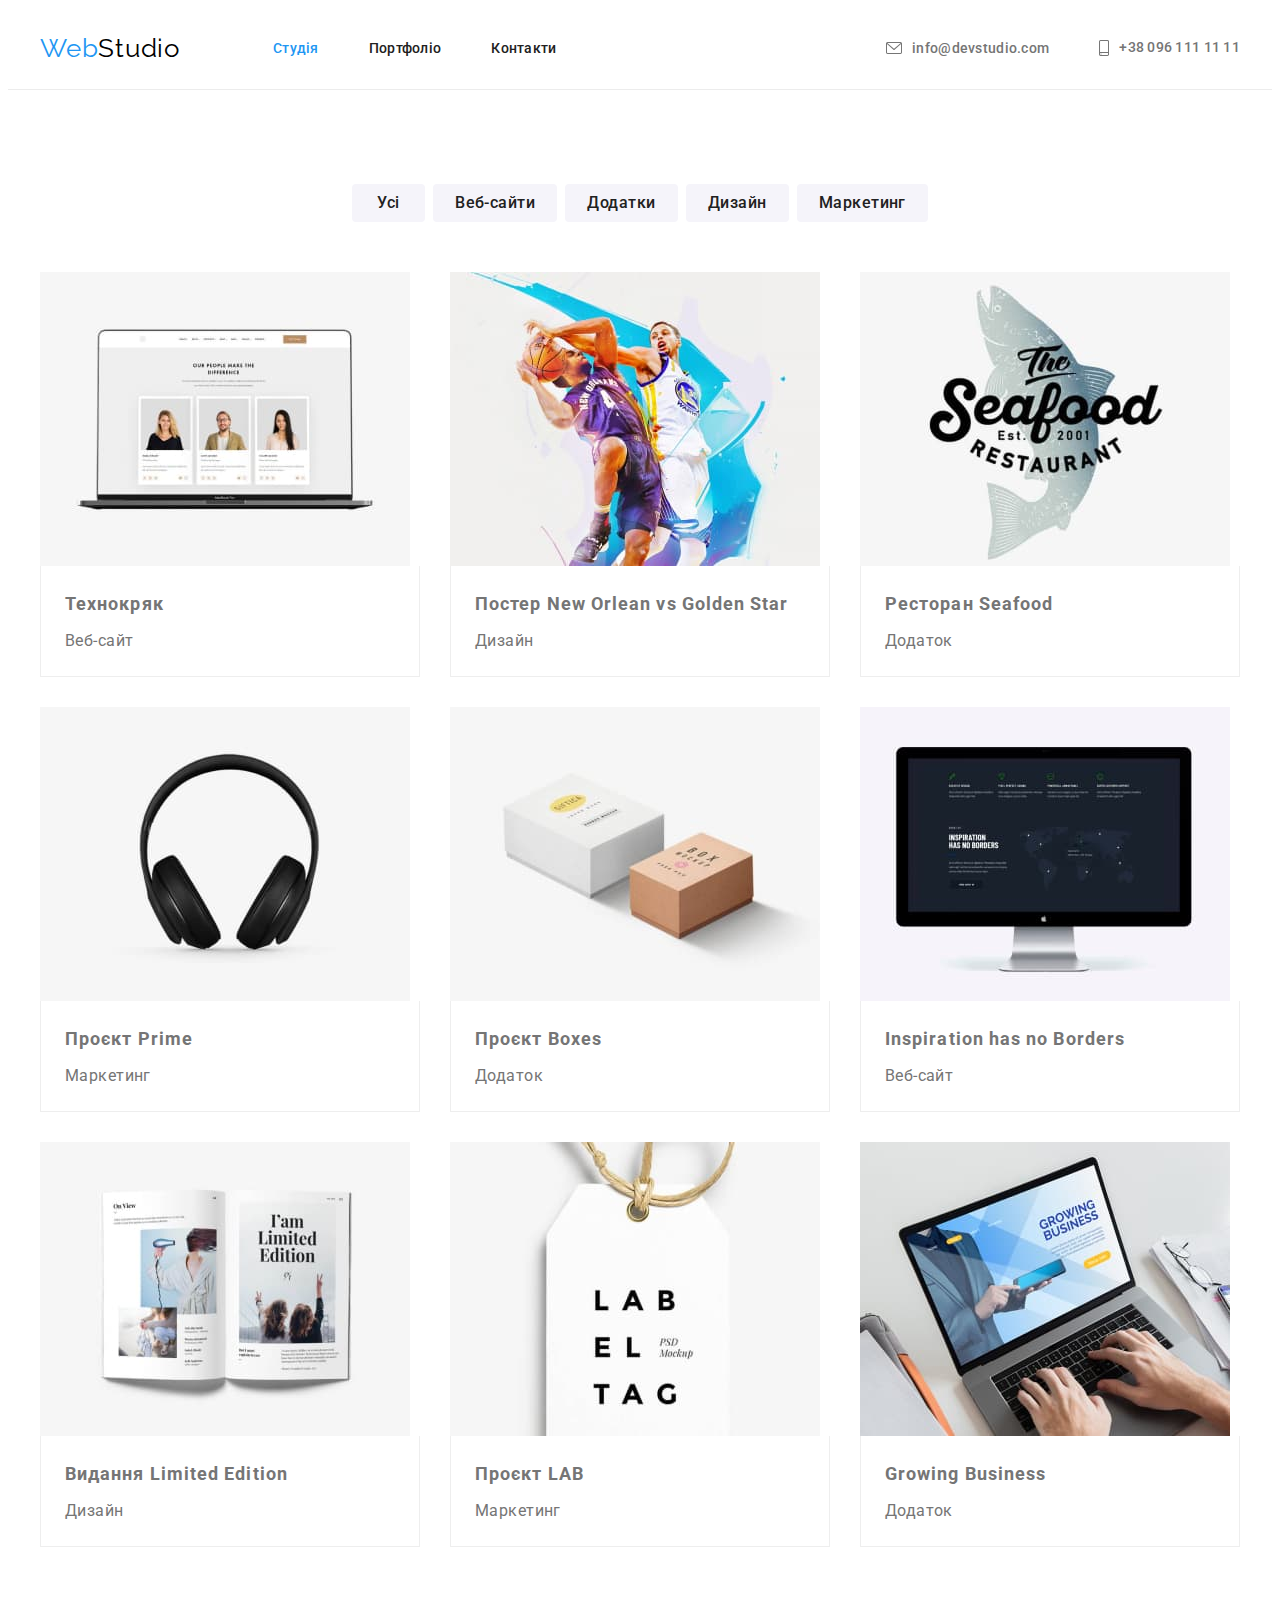
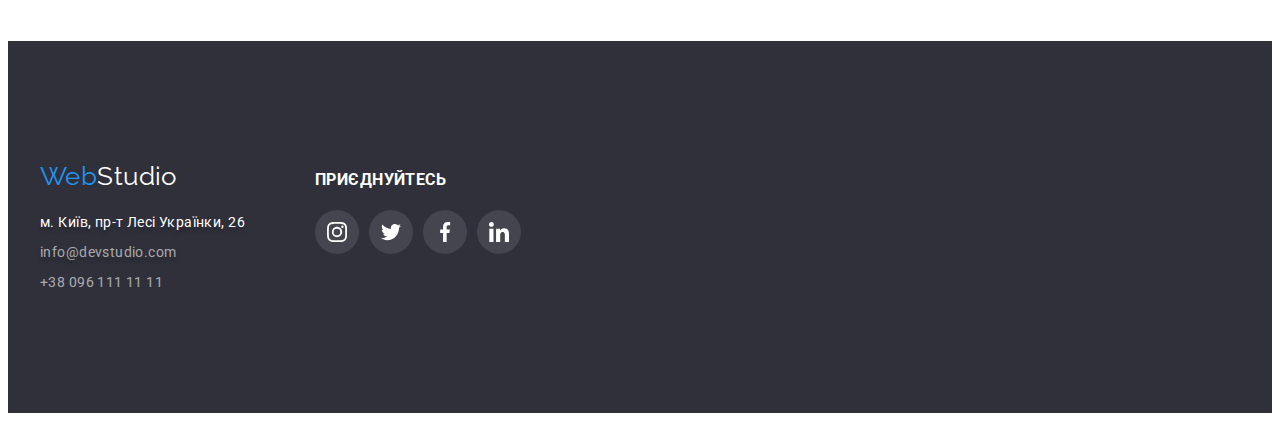
==== portfolio.html @ c4e33d52 "hw-04 v1.0" ====
<!DOCTYPE html>
<html lang="uk">
  <head>
    <meta charset="UTF-8" />
    <meta http-equiv="X-UA-Compatible" content="IE=edge" />
    <meta name="viewport" content="width=device-width, initial-scale=1.0" />
    <title>Web Studio (Version 2.1)</title>
    <link rel="preconnect" href="https://fonts.googleapis.com" />
    <link rel="preconnect" href="https://fonts.gstatic.com" crossorigin />
    <link
      href="https://fonts.googleapis.com/css2?family=Raleway:wght@700&family=Roboto:wght@400;500;700;900&display=swap"
      rel="stylesheet"
    />
    <link
      rel="stylesheet"
      href="https://cdnjs.cloudflare.com/ajax/libs/modern-normalize/1.1.0/modern-normalize.min.css"
      integrity="sha512-wpPYUAdjBVSE4KJnH1VR1HeZfpl1ub8YT/NKx4PuQ5NmX2tKuGu6U/JRp5y+Y8XG2tV+wKQpNHVUX03MfMFn9Q=="
      crossorigin="anonymous"
      referrerpolicy="no-referrer"
    />
    <link rel="stylesheet" href="./css/styles.css" />
  </head>
  <body>
    <!--header-->
    <header class="header">
      <div class="container header-container">
        <nav class="nav">
          <a href="./index.html" class="header-logo item"
            >Web<span class="header-studio">Studio</span></a
          >
          <ul class="nav-list">
            <li class="item">
              <a href="./index.html" class="nav-link current">Студія</a>
            </li>
            <li class="item">
              <a href="./portfolio.html" class="nav-link">Портфоліо</a>
            </li>
            <li class="item"><a href="" class="nav-link">Контакти</a></li>
          </ul>
        </nav>
        <ul class="contacts">
          <li class="item">
            <a href="mailto:info@devstudio.com" class="contacts-link"
              ><svg class="icon-header" width="16" height="12">
                <use href="./images/icons.svg#icon-envelope"></use></svg
              >info@devstudio.com</a
            >
          </li>
          <li class="item">
            <a href="tel:+380961111111" class="contacts-link"
              ><svg class="icon-header" width="10" height="16">
                <use href="./images/icons.svg#icon-smartphone"></use></svg
              >+38 096 111 11 11</a
            >
          </li>
        </ul>
      </div>
    </header>
    <main>
      <!-- Portfolio -->
      <section class="portfolio section">
        <div class="container">
          <h1 class="portfolio-title visually-hidden">Portfolio</h1>
          <ul class="button-list">
            <li class="item">
              <button class="portfolio-button" type="button">Усі</button>
            </li>
            <li class="item">
              <button class="portfolio-button" type="button">Веб-сайти</button>
            </li>
            <li class="item">
              <button class="portfolio-button" type="button">Додатки</button>
            </li>
            <li class="item">
              <button class="portfolio-button" type="button">Дизайн</button>
            </li>
            <li class="item">
              <button class="portfolio-button" type="button">Маркетинг</button>
            </li>
          </ul>
          <ul class="project">
            <li class="project-item">
              <a class="project-link" href=""><img
                class="project-img"
                src="./images/portfolio-1.jpg"
                alt="Ноутбук з головною сторінкою сайту на екрані"
                width="370"
              />
              <div class="project-description">
                <h3 class="project-title">Технокряк</h3>
                <p class="project-text">Веб-сайт</p>
              </div>
            </a>
          </li>
            <li class="project-item">
              <a class="project-link" href="">
              <img
                class="project-img"
                src="./images/portfolio-2.jpg"
                alt="Момент боротьби двох баскетболістів"
                width="370"
              />
              <div class="project-description">
                <h3 class="project-title">Постер New Orlean vs Golden Star</h3>
                <p class="project-text">Дизайн</p>
              </div>
            </a>
            </li>
            <li class="project-item">
              <a class="project-link" href="">
              <img
                class="project-img"
                src="./images/portfolio-3.jpg"
                alt="Логотип ресторану"
                width="370"
              />
            
              <div class="project-description">
                <h3 class="project-title">Ресторан Seafood</h3>
                <p class="project-text">Додаток</p>
              </div>
            </a>
            </li>
            <li class="project-item">
              <a class="project-link" href="">
              <img
                class="project-img"
                src="./images/portfolio-4.jpg"
                alt="Навушники"
                width="370"
              />
            
              <div class="project-description">
                <h3 class="project-title">Проєкт Prime</h3>
                <p class="project-text">Маркетинг</p>
              </div>
            </a>
            </li>
            <li class="project-item">
              <a class="project-link" href="">
              <img
                class="project-img"
                src="./images/portfolio-5.jpg"
                alt="Приклад двох коробок різного дизайну"
                width="370"
              />
            
              <div class="project-description">
                <h3 class="project-title">Проєкт Boxes</h3>
                <p class="project-text">Додаток</p>
              </div>
            </a>
            </li>
            <li class="project-item">
              <a class="project-link" href="">
              <img
                class="project-img"
                src="./images/portfolio-6.jpg"
                alt="Монітор з головною сторінкою сайту на екрані"
                width="370"
              />
            
              <div class="project-description">
                <h3 class="project-title">Inspiration has no Borders</h3>
                <p class="project-text">Веб-сайт</p>
              </div>
            </a>
            </li>
            <li class="project-item">
              <a class="project-link" href="">
              <img class="project-img"
                src="./images/portfolio-7.jpg"
                alt="Розгорнутий журнал"
                width="370"
              />
            
              <div class="project-description">
                <h3 class="project-title">Видання Limited Edition</h3>
                <p class="project-text">Дизайн</p>
              </div>
            </a>
            </li>
            <li class="project-item">
              <a class="project-link" href="">
              <img class="project-img"
                src="./images/portfolio-8.jpg"
                alt="Декорована етикетка з дизайнерським шрифтом "
                width="370"
              />
            
              <div class="project-description">
                <h3 class="project-title">Проєкт LAB</h3>
                <p class="project-text">Маркетинг</p>
              </div>
            </a>
            </li>
            <li class="project-item">
              <a class="project-link" href="">
              <img class="project-img"
                src="./images/portfolio-9.jpg"
                alt="Ноутбук з головною сторінкою на екрані"
                width="370"
              />
              
              <div class="project-description">
                <h3 class="project-title">Growing Business</h3>
                <p class="project-text">Додаток</p>
              </div>
            </a>
            </li>
          </ul>
        </div>
      </section>
    </main>
    <!--Footer-->
    <footer class="footer">
      <div class="footer container">
        <div class="footer-block">
        <a href="./index.html" class="footer-logo"
          >Web<span class="footer-studio">Studio</span></a
        >
        <address class="adress-style">
          <ul class="footer-contacts">
            <li>
              <a
                href="https://goo.gl/maps/3AbPHXzuyrKdPbz98"
                target="_blank"
                rel="noreferrer noopener"
                class="adress-link"
                >м. Київ, пр-т Лесі Українки, 26</a
              >
            </li>
            <li>
              <a href="mailto:info@devstudio.com" class="adress-mail"
                >info@devstudio.com</a
              >
            </li>
            <li>
              <a href="tel:+380961111111" class="adress-phone"
                >+38 096 111 11 11</a
              >
            </li>
          </ul>
        </address>
      </div>
        <div class="join">
        <h3 class="join-title">Приєднуйтесь</h3>
          <div class="footer-socials">
            <ul class="socials list">
              <li class="footer socials-item">
                <a
                  class="socials-link link"
                  href="https://instagram.com"
                  target="_blank"
                  rel="noopener noreferrer"
                  aria-label="Instagram icon"
                >
                  <svg class="socials-icon" width="20" height="20">
                    <use href="./images/icons.svg#icon-instagram"></use>
                  </svg>
                </a>
              </li>
              <li class="socials-item">
                <a
                  class="socials-link link"
                  href="https://twitter.com"
                  aria-label="Twitter icon"
                  target="_blank"
                  rel="noopener noreferrer"
                >
                  <svg class="socials-icon" width="20" height="20">
                    <use href="./images/icons.svg#icon-twitter"></use>
                  </svg>
                </a>
              </li>
            </li>
            <li class="socials-item">
              <a
                class="socials-link link"
                href="https://facebook.com"
                aria-label="Facebook icon"
                target="_blank"
                rel="noopener noreferrer"
              >
                <svg class="socials-icon" width="20" height="20">
                  <use href="./images/icons.svg#icon-facebook"></use>
                </svg>
              </a>
            </li>
            <li class="socials-item">
              <a
                class="socials-link link"
                href="https://linkedin.com"
                aria-label="LinkedIn icon"
                target="_blank"
                rel="noopener noreferrer"
              >
                <svg class="socials-icon" width="20" height="20">
                  <use href="./images/icons.svg#icon-linkedin"></use>
                </svg>
              </a>
            </li>
          </div>
      </div>
      
    </footer>
  </body>
</html>
---- css/styles.css ----
:root {
  --primery-text-color: #757575;
  --primery-black-color: #212121;
  --header-logo-black-color: #000000;
  --primery-white-color: #ffffff;
  --accent-color: #2196f3;
  --footer-contacts-color: rgba(255, 255, 255, 0.6);
  --primery-background-color: #f5f5f5;
  --background-color: #2f303a;
  --background-white-color: #ffffff;
  --background-team-button-color: #f5f4fa;
  --portfolio-border-color: #eeeeee;
  --social-icon-background-color: rgba(255, 255, 255, 0.1);
}

body {
  font-size: 14px;
  font-family: "Roboto", sans-serif;
  letter-spacing: 0.03em;
  background-color: var(--background-white-color);
  color: var(--primery-text-color);
}

.current {
  color: var(--accent-color);
}

ul {
  list-style: none;
  margin: 0;
  padding: 0;
}

h1,
h2,
h3,
h4,
h5,
h6,
p {
  margin: 0;
}

img {
  display: block;
  max-width: 100%;
  height: auto;
}

.container {
  width: 1200px;
  padding-right: 15px;
  padding-left: 15px;
  margin-top: 0;
  margin-bottom: 0;
  margin-left: auto;
  margin-right: auto;

  /* outline: 2px solid red;
  outline-offset: -2px; */
}

.section {
  padding-top: 94px;
  padding-bottom: 94px;
}

.visually-hidden {
  position: absolute;
  white-space: nowrap;
  width: 1px;
  height: 1px;
  overflow: hidden;
  border: 0;
  padding: 0;
  clip: rect(0 0 0 0);
  clip-path: inset(50%);
  margin: -1px;
}

/* header */
.header {
  border-bottom: 1px solid #ececec;
}

.header-container {
  display: flex;
}

/* header logo */
.header-logo {
  margin-right: 93px;
  font-family: "Raleway";
  font-size: 26px;
  line-height: 1.2;
  letter-spacing: 0.03em;
  text-decoration: none;

  color: var(--accent-color);
}

.header-studio {
  color: var(--header-logo-black-color);
}

/* nav */
.nav,
.nav-list,
.contacts {
  display: flex;
  align-items: center;
}

.contacts {
  margin-left: auto;
}

.nav-list .item,
.contacts .item {
  padding-top: 32px;
  padding-bottom: 32px;
  margin-right: 50px;
}

.nav-list .item:last-child,
.contacts .item:last-child {
  margin-right: 0;
}

.nav-link,
.contacts-link {
  font-weight: 500;
  line-height: 1.14;
  letter-spacing: 0.02em;
  text-decoration: none;

  color: var(--primery-text-color);
}

.nav-link {
  color: var(--primery-black-color);
}

.nav-link.current {
  color: var(--accent-color);
}

.nav-link:hover,
.nav-link:focus,
.contacts-link:hover,
.contacts-link:focus {
  color: var(--accent-color);
}

.contacts-link {
  display: flex;
  align-items: center;
}

.icon-header {
  margin-right: 10px;

  fill: currentColor;
}

.icon-envelope:hover,
.icon-envelope:focus,
.icon-smartphone:hover,
.icon-smartphone:focus {
  fill: var(--accent-color);
}

/* hero */
.hero {
  max-width: 1600px;
  height: 600px;
  margin: 0 auto;
  padding: 200px 0;
  text-align: center;

  background-color: var(--background-color);
  background-image: linear-gradient(
      rgba(47, 48, 58, 0.4),
      rgba(47, 48, 58, 0.4)
    ),
    url(../images/background-image.jpg);
  background-repeat: no-repeat;
  background-size: cover;
  background-position: center;
}

.hero-title {
  max-width: 696px;
  margin-bottom: 30px;
  margin-right: auto;
  margin-left: auto;
  font-weight: 900;
  font-size: 44px;
  line-height: 1.36;
  letter-spacing: 0.06em;
  text-transform: uppercase;

  color: var(--primery-white-color);
}

.hero-button {
  display: block;
  min-width: 216px;
  min-height: 50px;
  margin-right: auto;
  margin-left: auto;
  border: none;
  cursor: pointer;
  font-family: inherit;
  font-weight: 700;
  font-size: 1.9;
  line-height: 30px;
  align-items: center;
  letter-spacing: 0.06em;

  color: var(--primery-white-color);
  background-color: #188ce8;
  box-shadow: 0px 4px 4px rgba(0, 0, 0, 0.15);
  border-radius: 4px;
}

.hero-button:hover,
.hero-button:focus {
  color: var(--primery-black-color);
  background-color: var(--background-white-color);
}

/* features */
.features {
  padding-bottom: 0;
}

.features-list {
  display: flex;
  flex-wrap: wrap;
  justify-content: space-between;
}

.features-list .item {
  display: flex;
  flex-direction: column;
  width: 270px;
}

.item-bg {
  display: flex;
  margin-bottom: 30px;
  justify-content: center;
  align-items: center;
  height: 120px;
  width: 100%;
  background-color: #f5f4fa;
}

.section-title {
  margin-bottom: 50px;
  font-size: 36px;
  line-height: 1.17;
  text-align: center;

  color: var(--primery-black-color);
}

.features-subtitle {
  margin-bottom: 10px;
  font-size: 14px;
  line-height: 1.14;
  text-transform: uppercase;

  color: var(--primery-black-color);
}

.features-text {
  line-height: 1.71;
}

/* activity */
.activity-list {
  display: flex;
}

.activity-item {
  width: calc((100% - 60px) / 3);
}

.activity-item:not(:last-child) {
  margin-right: 30px;
}

/* team */
.team {
  background-color: var(--background-team-button-color);
}

.team-list {
  display: flex;
}

.card-bg {
  width: calc((100% - 90px) / 4);
  padding-bottom: 30px;
}

.card-bg:not(:last-child) {
  margin-right: 30px;
}

.team-img {
  margin-bottom: 30px;
}

.team-person {
  margin-bottom: 10px;
  font-weight: 500;
  font-size: 16px;
  line-height: 1.2;
  text-align: center;

  color: var(--primery-black-color);
}

.team-profession {
  margin-bottom: 16px;
  font-size: 16px;
  line-height: 1.2;
  text-align: center;
}

.card-bg {
  background: #ffffff;
  box-shadow: 0px 1px 3px rgba(0, 0, 0, 0.12), 0px 1px 1px rgba(0, 0, 0, 0.14),
    0px 2px 1px rgba(0, 0, 0, 0.2);
  border-radius: 0px 0px 4px 4px;
}

.socials {
  display: flex;
  justify-content: center;
  align-items: center;
  gap: 10px;
}

.socials-link {
  display: flex;
  justify-content: center;
  align-items: center;
  width: 44px;
  height: 44px;
  border-radius: 50%;
  color: #afb1b8;
}

.socials-icon {
  fill: currentColor;
}

.socials-link:hover,
.socials-link:focus {
  color: #ffffff;
  background-color: var(--accent-color);
}

/* Our clients */
.clients .section {
  padding-top: 0;
  padding-bottom: 84px;
}

.clients {
  display: flex;
  gap: 30px;
}

.clients-link {
  display: flex;
  justify-content: center;
  align-items: center;
  width: 170px;
  height: 92px;
  border: 1px solid #afb1b8;
  border-radius: 4px;
  color: #afb1bb;
}

.clients-link:hover,
.clients-link:focus {
  border-color: var(--accent-color);
  color: var(--accent-color);
}

.clients-icon {
  fill: currentColor;
}

/* footer */
.footer .container {
  display: flex;
  padding-right: 15px;
  padding-left: 15px;
  align-items: baseline;
  gap: 70px;
}

.foter-block {
  min-width: 231px;
}

.adress-style {
  font-style: normal;
}

.footer {
  padding: 60px 0;
  background-color: var(--background-color);
}

.footer-logo {
  display: block;
  margin-bottom: 20px;
  font-family: "Raleway";
  font-size: 26px;
  line-height: 1.2;
  text-decoration: none;

  color: var(--accent-color);
}

.footer-studio {
  color: var(--primery-white-color);
}

.footer-contacts {
  display: flex;
  flex-direction: column;
  gap: 9px;
}

.adress-link,
.adress-mail,
.adress-phone {
  line-height: 1.5;
  text-decoration: none;

  color: rgba(255, 255, 255, 0.6);
}

.adress-link {
  color: var(--primery-white-color);
}

.adress-link,
.adress-mail {
  padding-bottom: 9px;
  text-shadow: 0px 4px 4px rgba(0, 0, 0, 0.25);
}

.adress-mail:hover,
.adress-mail:focus,
.adress-phone:hover,
.adress-phone:focus {
  color: var(--accent-color);
}

.join {
  display: flex;
  flex-direction: column;
}

.join-title {
  margin-bottom: 20px;
  line-height: 1.14;
  text-transform: uppercase;
  color: #ffffff;
}

.footer .socials-item {
  padding: 0;
  gap: 10px;
}

.footer .socials-link {
  display: flex;
  align-items: center;
  justify-content: center;
  width: 44px;
  height: 44px;
  border-radius: 50%;

  color: #ffffff;
  background: var(--social-icon-background-color);
}

.footer .socials-link:hover,
.footer .socials-link:focus {
  background-color: var(--accent-color);
}

.socials-icon {
  fill: currentColor;
}

/* portfolio */
.portfolio-title {
  font-size: 18px;
  line-height: 2;
  letter-spacing: 0.06em-;
}

.button-list {
  display: flex;
  justify-content: center;
  gap: 8px;
  margin-bottom: 50px;
}

.portfolio-button {
  display: block;
  min-width: 73px;
  min-height: 38px;
  padding: 6px 22px;
  border: none;
  border-radius: 4px;
  cursor: pointer;
  font-family: inherit;
  font-weight: 500;
  font-size: 16px;
  letter-spacing: 0.03em;
  line-height: 1.63;

  color: var(--primery-black-color);
  background: var(--background-team-button-color);
}

.portfolio-button:hover:hover,
.portfolio-button:focus:focus {
  color: var(--primery-white-color);
  background-color: var(--accent-color);
  box-shadow: 0px 3px 1px rgba(0, 0, 0, 0.1), 0px 1px 2px rgba(0, 0, 0, 0.08),
    0px 2px 2px rgba(0, 0, 0, 0.12);
  border-radius: 4px;
}

.project {
  display: flex;
  flex-wrap: wrap;
}

/* .project-item {
  width: 370px;
  margin-right: 30px;
  margin-bottom: 30px;
  background: var(--background-white-color);
  border: 1px solid #eeeeee;
} */

.project-item {
  width: calc((100% - 60px) / 3);
  margin-right: 30px;
  margin-bottom: 30px;
  background: var(--background-white-color);
}

.project-item:nth-child(3n) {
  margin-right: 0;
}

.project-item:nth-last-child(-n + 3) {
  margin-bottom: 0;
}

.project-link {
  display: block;
  text-decoration: none;
  color: var(--primery-text-color);
}

.project-img:hover,
.project-img:focus,
.project-link:hover,
.project-link:focus {
  box-shadow: 0px 1px 1px rgba(0, 0, 0, 0.12), 0px 4px 4px rgba(0, 0, 0, 0.06),
    1px 4px 6px rgba(0, 0, 0, 0.16);
}

.project-description {
  padding: 20px 24px;
  border-bottom: 1px solid var(--portfolio-border-color);
  border-right: 1px solid var(--portfolio-border-color);
  border-left: 1px solid var(--portfolio-border-color);
}

.project-title {
  margin-bottom: 4px;
  font-size: 18px;
  line-height: 2;
  letter-spacing: 0.06em;
}

.project-text {
  font-size: 16px;
  line-height: 1.88;
}
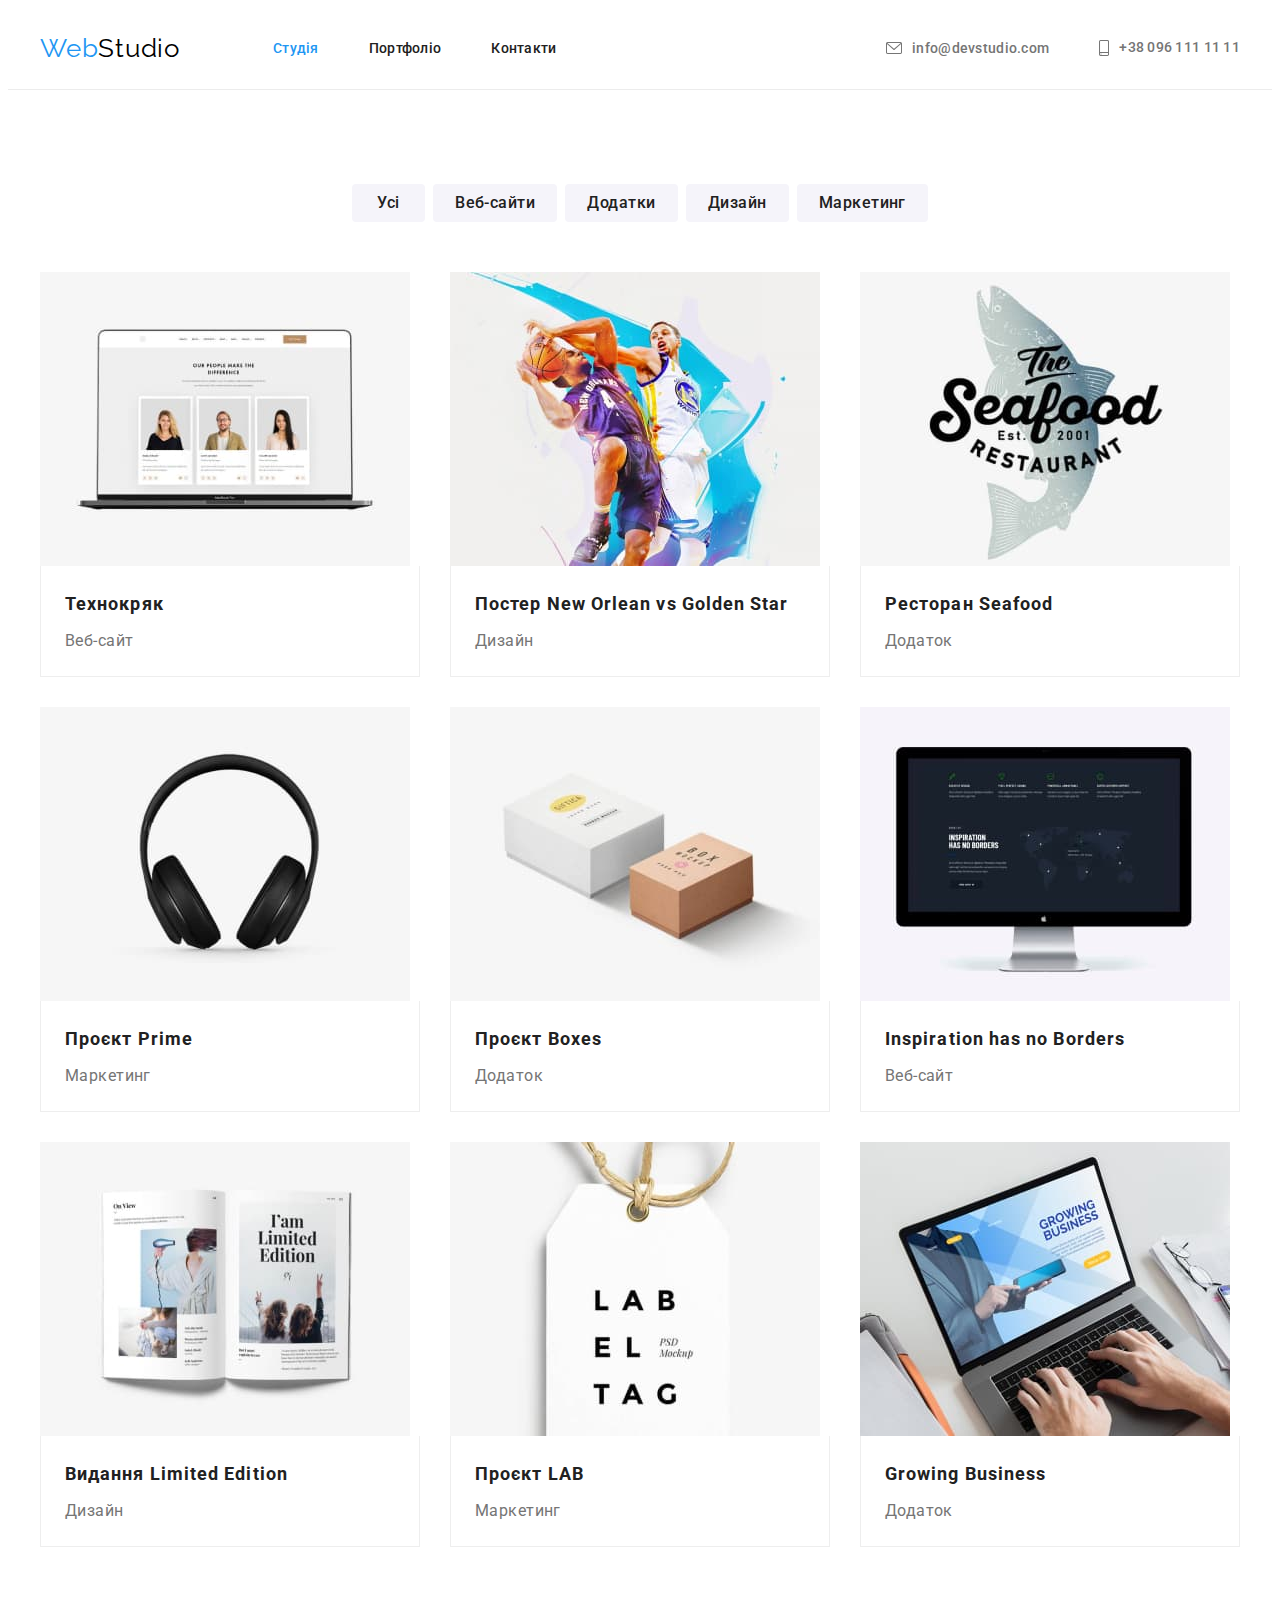
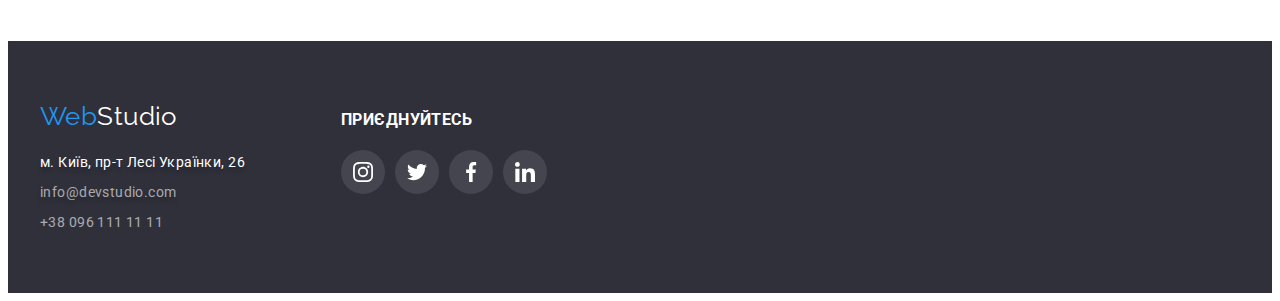
==== commit f4495c8c: "hw-04 v1.1" ====
--- a/portfolio.html
+++ b/portfolio.html
@@ -212,14 +212,14 @@
         </div>
       </section>
     </main>
-    <!--Footer-->
-    <footer class="footer">
-      <div class="footer container">
+     <!--Footer-->
+     <footer class="footer">
+      <div class="container main-block">
         <div class="footer-block">
-        <a href="./index.html" class="footer-logo"
+         <a href="./index.html" class="footer-logo"
           >Web<span class="footer-studio">Studio</span></a
-        >
-        <address class="adress-style">
+         >
+         <address class="adress-style">
           <ul class="footer-contacts">
             <li>
               <a
@@ -241,10 +241,10 @@
               >
             </li>
           </ul>
-        </address>
-      </div>
+          </address>
+         </div>
         <div class="join">
-        <h3 class="join-title">Приєднуйтесь</h3>
+         <h3 class="join-title">Приєднуйтесь</h3>
           <div class="footer-socials">
             <ul class="socials list">
               <li class="footer socials-item">
@@ -273,8 +273,8 @@
                   </svg>
                 </a>
               </li>
-            </li>
-            <li class="socials-item">
+            
+             <li class="socials-item">
               <a
                 class="socials-link link"
                 href="https://facebook.com"
@@ -286,8 +286,8 @@
                   <use href="./images/icons.svg#icon-facebook"></use>
                 </svg>
               </a>
-            </li>
-            <li class="socials-item">
+             </li>
+             <li class="socials-item">
               <a
                 class="socials-link link"
                 href="https://linkedin.com"
@@ -299,10 +299,10 @@
                   <use href="./images/icons.svg#icon-linkedin"></use>
                 </svg>
               </a>
-            </li>
+            </ul>
           </div>
+        </div>
       </div>
-      
     </footer>
   </body>
 </html>
--- a/css/styles.css
+++ b/css/styles.css
@@ -371,7 +371,7 @@
   padding-bottom: 84px;
 }
 
-.clients {
+.clients-list {
   display: flex;
   gap: 30px;
 }
@@ -398,25 +398,23 @@
 }
 
 /* footer */
-.footer .container {
-  display: flex;
-  padding-right: 15px;
-  padding-left: 15px;
-  align-items: baseline;
-  gap: 70px;
-}
-
-.foter-block {
-  min-width: 231px;
-}
-
-.adress-style {
-  font-style: normal;
-}
-
 .footer {
   padding: 60px 0;
   background-color: var(--background-color);
+}
+
+.main-block {
+  display: flex;
+  align-items: baseline;
+  gap: 70px;
+}
+
+.footer-block {
+  min-width: 231px;
+}
+
+.adress-style {
+  font-style: normal;
 }
 
 .footer-logo {
@@ -540,23 +538,13 @@
 .portfolio-button:focus:focus {
   color: var(--primery-white-color);
   background-color: var(--accent-color);
-  box-shadow: 0px 3px 1px rgba(0, 0, 0, 0.1), 0px 1px 2px rgba(0, 0, 0, 0.08),
-    0px 2px 2px rgba(0, 0, 0, 0.12);
-  border-radius: 4px;
+  box-shadow: 0px 4px 4px rgba(0, 0, 0, 0.25);
 }
 
 .project {
   display: flex;
   flex-wrap: wrap;
 }
-
-/* .project-item {
-  width: 370px;
-  margin-right: 30px;
-  margin-bottom: 30px;
-  background: var(--background-white-color);
-  border: 1px solid #eeeeee;
-} */
 
 .project-item {
   width: calc((100% - 60px) / 3);
@@ -579,8 +567,6 @@
   color: var(--primery-text-color);
 }
 
-.project-img:hover,
-.project-img:focus,
 .project-link:hover,
 .project-link:focus {
   box-shadow: 0px 1px 1px rgba(0, 0, 0, 0.12), 0px 4px 4px rgba(0, 0, 0, 0.06),
@@ -599,6 +585,8 @@
   font-size: 18px;
   line-height: 2;
   letter-spacing: 0.06em;
+
+  color: var(--primery-black-color);
 }
 
 .project-text {
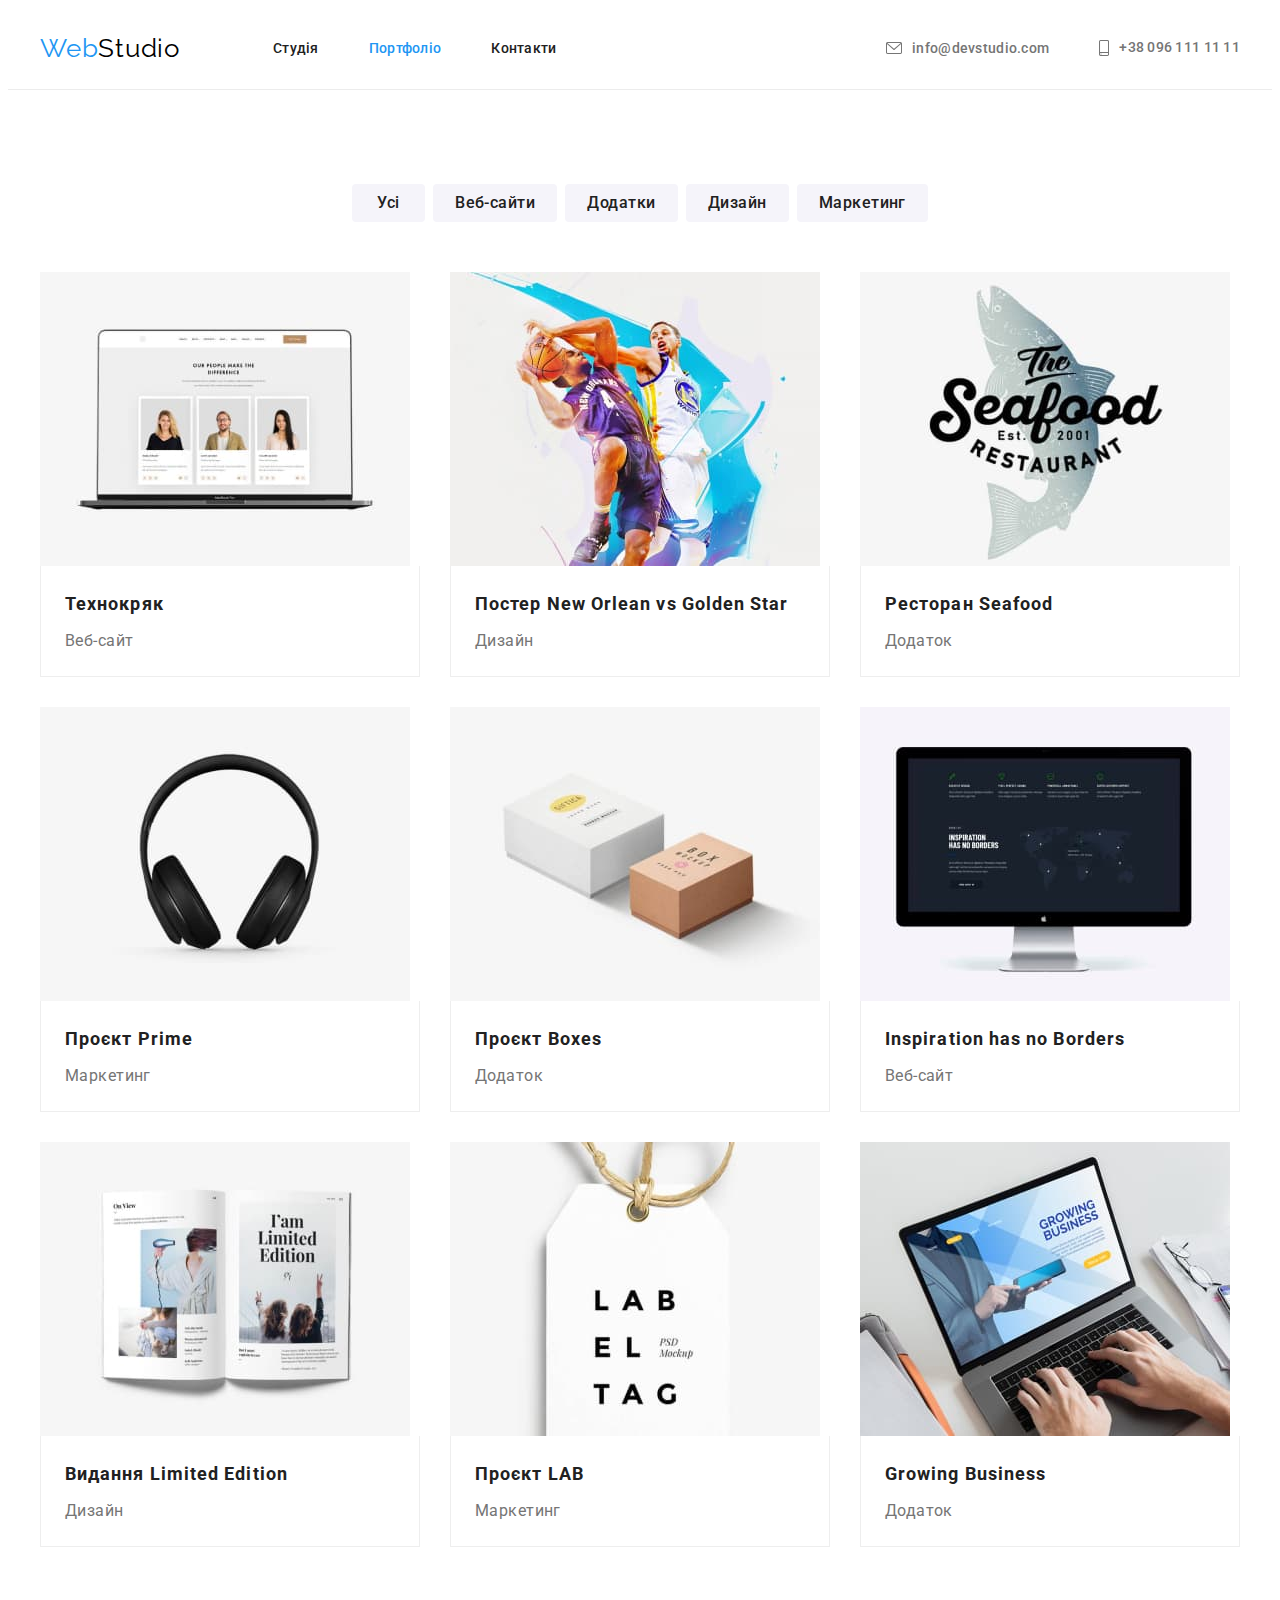
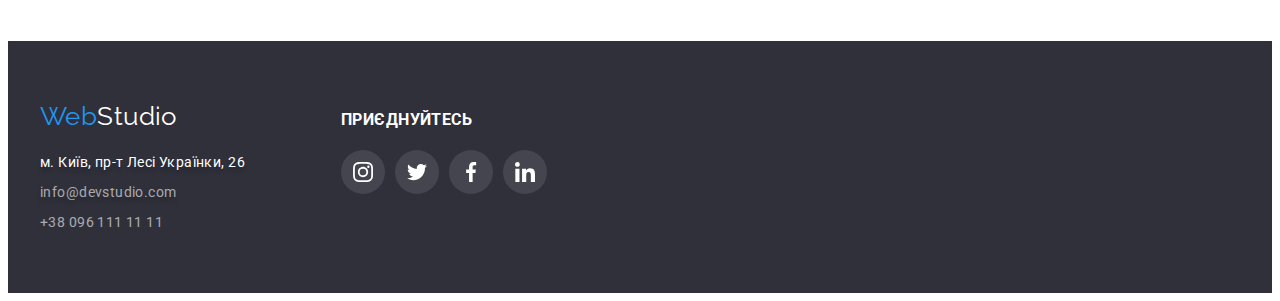
==== commit 0c59bec6: "hw-04 v1.3" ====
--- a/portfolio.html
+++ b/portfolio.html
@@ -30,10 +30,10 @@
           >
           <ul class="nav-list">
             <li class="item">
-              <a href="./index.html" class="nav-link current">Студія</a>
-            </li>
-            <li class="item">
-              <a href="./portfolio.html" class="nav-link">Портфоліо</a>
+              <a href="./index.html" class="nav-link">Студія</a>
+            </li>
+            <li class="item">
+              <a href="./portfolio.html" class="nav-link current">Портфоліо</a>
             </li>
             <li class="item"><a href="" class="nav-link">Контакти</a></li>
           </ul>
@@ -80,171 +80,170 @@
           </ul>
           <ul class="project">
             <li class="project-item">
-              <a class="project-link" href=""><img
-                class="project-img"
-                src="./images/portfolio-1.jpg"
-                alt="Ноутбук з головною сторінкою сайту на екрані"
-                width="370"
-              />
-              <div class="project-description">
-                <h3 class="project-title">Технокряк</h3>
-                <p class="project-text">Веб-сайт</p>
-              </div>
-            </a>
-          </li>
-            <li class="project-item">
-              <a class="project-link" href="">
-              <img
-                class="project-img"
-                src="./images/portfolio-2.jpg"
-                alt="Момент боротьби двох баскетболістів"
-                width="370"
-              />
-              <div class="project-description">
-                <h3 class="project-title">Постер New Orlean vs Golden Star</h3>
-                <p class="project-text">Дизайн</p>
-              </div>
-            </a>
-            </li>
-            <li class="project-item">
-              <a class="project-link" href="">
-              <img
-                class="project-img"
-                src="./images/portfolio-3.jpg"
-                alt="Логотип ресторану"
-                width="370"
-              />
-            
-              <div class="project-description">
-                <h3 class="project-title">Ресторан Seafood</h3>
-                <p class="project-text">Додаток</p>
-              </div>
-            </a>
-            </li>
-            <li class="project-item">
-              <a class="project-link" href="">
-              <img
-                class="project-img"
-                src="./images/portfolio-4.jpg"
-                alt="Навушники"
-                width="370"
-              />
-            
-              <div class="project-description">
-                <h3 class="project-title">Проєкт Prime</h3>
-                <p class="project-text">Маркетинг</p>
-              </div>
-            </a>
-            </li>
-            <li class="project-item">
-              <a class="project-link" href="">
-              <img
-                class="project-img"
-                src="./images/portfolio-5.jpg"
-                alt="Приклад двох коробок різного дизайну"
-                width="370"
-              />
-            
-              <div class="project-description">
-                <h3 class="project-title">Проєкт Boxes</h3>
-                <p class="project-text">Додаток</p>
-              </div>
-            </a>
-            </li>
-            <li class="project-item">
-              <a class="project-link" href="">
-              <img
-                class="project-img"
-                src="./images/portfolio-6.jpg"
-                alt="Монітор з головною сторінкою сайту на екрані"
-                width="370"
-              />
-            
-              <div class="project-description">
-                <h3 class="project-title">Inspiration has no Borders</h3>
-                <p class="project-text">Веб-сайт</p>
-              </div>
-            </a>
-            </li>
-            <li class="project-item">
-              <a class="project-link" href="">
-              <img class="project-img"
-                src="./images/portfolio-7.jpg"
-                alt="Розгорнутий журнал"
-                width="370"
-              />
-            
-              <div class="project-description">
-                <h3 class="project-title">Видання Limited Edition</h3>
-                <p class="project-text">Дизайн</p>
-              </div>
-            </a>
-            </li>
-            <li class="project-item">
-              <a class="project-link" href="">
-              <img class="project-img"
-                src="./images/portfolio-8.jpg"
-                alt="Декорована етикетка з дизайнерським шрифтом "
-                width="370"
-              />
-            
-              <div class="project-description">
-                <h3 class="project-title">Проєкт LAB</h3>
-                <p class="project-text">Маркетинг</p>
-              </div>
-            </a>
-            </li>
-            <li class="project-item">
-              <a class="project-link" href="">
-              <img class="project-img"
-                src="./images/portfolio-9.jpg"
-                alt="Ноутбук з головною сторінкою на екрані"
-                width="370"
-              />
-              
-              <div class="project-description">
-                <h3 class="project-title">Growing Business</h3>
-                <p class="project-text">Додаток</p>
-              </div>
-            </a>
+              <a class="project-link" href=""
+                ><img
+                  class="project-img"
+                  src="./images/portfolio-1.jpg"
+                  alt="Ноутбук з головною сторінкою сайту на екрані"
+                  width="370"
+                />
+                <div class="project-description">
+                  <h3 class="project-title">Технокряк</h3>
+                  <p class="project-text">Веб-сайт</p>
+                </div>
+              </a>
+            </li>
+            <li class="project-item">
+              <a class="project-link" href="">
+                <img
+                  class="project-img"
+                  src="./images/portfolio-2.jpg"
+                  alt="Момент боротьби двох баскетболістів"
+                  width="370"
+                />
+                <div class="project-description">
+                  <h3 class="project-title">
+                    Постер New Orlean vs Golden Star
+                  </h3>
+                  <p class="project-text">Дизайн</p>
+                </div>
+              </a>
+            </li>
+            <li class="project-item">
+              <a class="project-link" href="">
+                <img
+                  class="project-img"
+                  src="./images/portfolio-3.jpg"
+                  alt="Логотип ресторану"
+                  width="370"
+                />
+                <div class="project-description">
+                  <h3 class="project-title">Ресторан Seafood</h3>
+                  <p class="project-text">Додаток</p>
+                </div>
+              </a>
+            </li>
+            <li class="project-item">
+              <a class="project-link" href="">
+                <img
+                  class="project-img"
+                  src="./images/portfolio-4.jpg"
+                  alt="Навушники"
+                  width="370"
+                />
+                <div class="project-description">
+                  <h3 class="project-title">Проєкт Prime</h3>
+                  <p class="project-text">Маркетинг</p>
+                </div>
+              </a>
+            </li>
+            <li class="project-item">
+              <a class="project-link" href="">
+                <img
+                  class="project-img"
+                  src="./images/portfolio-5.jpg"
+                  alt="Приклад двох коробок різного дизайну"
+                  width="370"
+                />
+                <div class="project-description">
+                  <h3 class="project-title">Проєкт Boxes</h3>
+                  <p class="project-text">Додаток</p>
+                </div>
+              </a>
+            </li>
+            <li class="project-item">
+              <a class="project-link" href="">
+                <img
+                  class="project-img"
+                  src="./images/portfolio-6.jpg"
+                  alt="Монітор з головною сторінкою сайту на екрані"
+                  width="370"
+                />
+                <div class="project-description">
+                  <h3 class="project-title">Inspiration has no Borders</h3>
+                  <p class="project-text">Веб-сайт</p>
+                </div>
+              </a>
+            </li>
+            <li class="project-item">
+              <a class="project-link" href="">
+                <img
+                  class="project-img"
+                  src="./images/portfolio-7.jpg"
+                  alt="Розгорнутий журнал"
+                  width="370"
+                />
+                <div class="project-description">
+                  <h3 class="project-title">Видання Limited Edition</h3>
+                  <p class="project-text">Дизайн</p>
+                </div>
+              </a>
+            </li>
+            <li class="project-item">
+              <a class="project-link" href="">
+                <img
+                  class="project-img"
+                  src="./images/portfolio-8.jpg"
+                  alt="Декорована етикетка з дизайнерським шрифтом "
+                  width="370"
+                />
+                <div class="project-description">
+                  <h3 class="project-title">Проєкт LAB</h3>
+                  <p class="project-text">Маркетинг</p>
+                </div>
+              </a>
+            </li>
+            <li class="project-item">
+              <a class="project-link" href="">
+                <img
+                  class="project-img"
+                  src="./images/portfolio-9.jpg"
+                  alt="Ноутбук з головною сторінкою на екрані"
+                  width="370"
+                />
+                <div class="project-description">
+                  <h3 class="project-title">Growing Business</h3>
+                  <p class="project-text">Додаток</p>
+                </div>
+              </a>
             </li>
           </ul>
         </div>
       </section>
     </main>
-     <!--Footer-->
-     <footer class="footer">
+    <!--Footer-->
+    <footer class="footer">
       <div class="container main-block">
         <div class="footer-block">
-         <a href="./index.html" class="footer-logo"
-          >Web<span class="footer-studio">Studio</span></a
-         >
-         <address class="adress-style">
-          <ul class="footer-contacts">
-            <li>
-              <a
-                href="https://goo.gl/maps/3AbPHXzuyrKdPbz98"
-                target="_blank"
-                rel="noreferrer noopener"
-                class="adress-link"
-                >м. Київ, пр-т Лесі Українки, 26</a
-              >
-            </li>
-            <li>
-              <a href="mailto:info@devstudio.com" class="adress-mail"
-                >info@devstudio.com</a
-              >
-            </li>
-            <li>
-              <a href="tel:+380961111111" class="adress-phone"
-                >+38 096 111 11 11</a
-              >
-            </li>
-          </ul>
+          <a href="./index.html" class="footer-logo"
+            >Web<span class="footer-studio">Studio</span></a
+          >
+          <address class="adress-style">
+            <ul class="footer-contacts">
+              <li>
+                <a
+                  href="https://goo.gl/maps/3AbPHXzuyrKdPbz98"
+                  target="_blank"
+                  rel="noreferrer noopener"
+                  class="adress-link"
+                  >м. Київ, пр-т Лесі Українки, 26</a
+                >
+              </li>
+              <li>
+                <a href="mailto:info@devstudio.com" class="adress-mail"
+                  >info@devstudio.com</a
+                >
+              </li>
+              <li>
+                <a href="tel:+380961111111" class="adress-phone"
+                  >+38 096 111 11 11</a
+                >
+              </li>
+            </ul>
           </address>
-         </div>
+        </div>
         <div class="join">
-         <h3 class="join-title">Приєднуйтесь</h3>
+          <h3 class="join-title">Приєднуйтесь</h3>
           <div class="footer-socials">
             <ul class="socials list">
               <li class="footer socials-item">
@@ -273,32 +272,32 @@
                   </svg>
                 </a>
               </li>
-            
-             <li class="socials-item">
-              <a
-                class="socials-link link"
-                href="https://facebook.com"
-                aria-label="Facebook icon"
-                target="_blank"
-                rel="noopener noreferrer"
-              >
-                <svg class="socials-icon" width="20" height="20">
-                  <use href="./images/icons.svg#icon-facebook"></use>
-                </svg>
-              </a>
-             </li>
-             <li class="socials-item">
-              <a
-                class="socials-link link"
-                href="https://linkedin.com"
-                aria-label="LinkedIn icon"
-                target="_blank"
-                rel="noopener noreferrer"
-              >
-                <svg class="socials-icon" width="20" height="20">
-                  <use href="./images/icons.svg#icon-linkedin"></use>
-                </svg>
-              </a>
+              <li class="socials-item">
+                <a
+                  class="socials-link link"
+                  href="https://facebook.com"
+                  aria-label="Facebook icon"
+                  target="_blank"
+                  rel="noopener noreferrer"
+                >
+                  <svg class="socials-icon" width="20" height="20">
+                    <use href="./images/icons.svg#icon-facebook"></use>
+                  </svg>
+                </a>
+              </li>
+              <li class="socials-item">
+                <a
+                  class="socials-link link"
+                  href="https://linkedin.com"
+                  aria-label="LinkedIn icon"
+                  target="_blank"
+                  rel="noopener noreferrer"
+                >
+                  <svg class="socials-icon" width="20" height="20">
+                    <use href="./images/icons.svg#icon-linkedin"></use>
+                  </svg>
+                </a>
+              </li>
             </ul>
           </div>
         </div>
